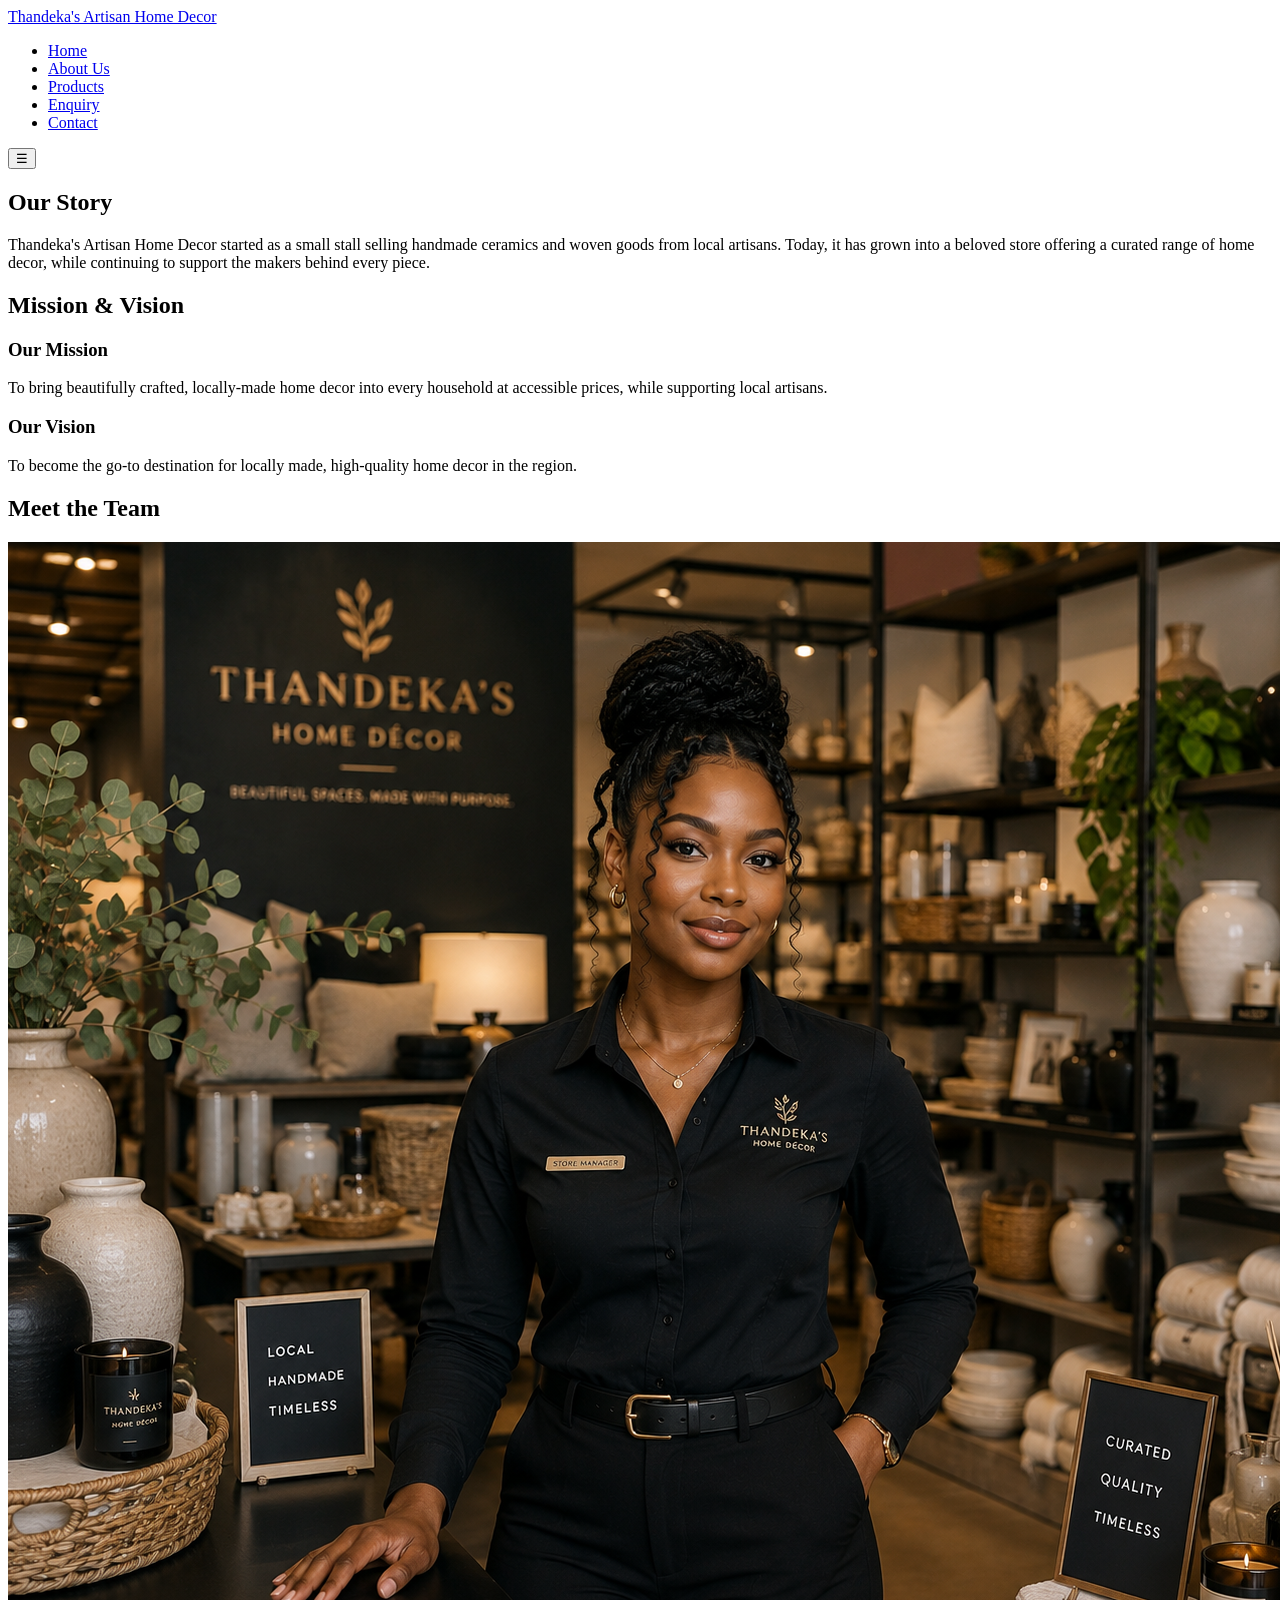
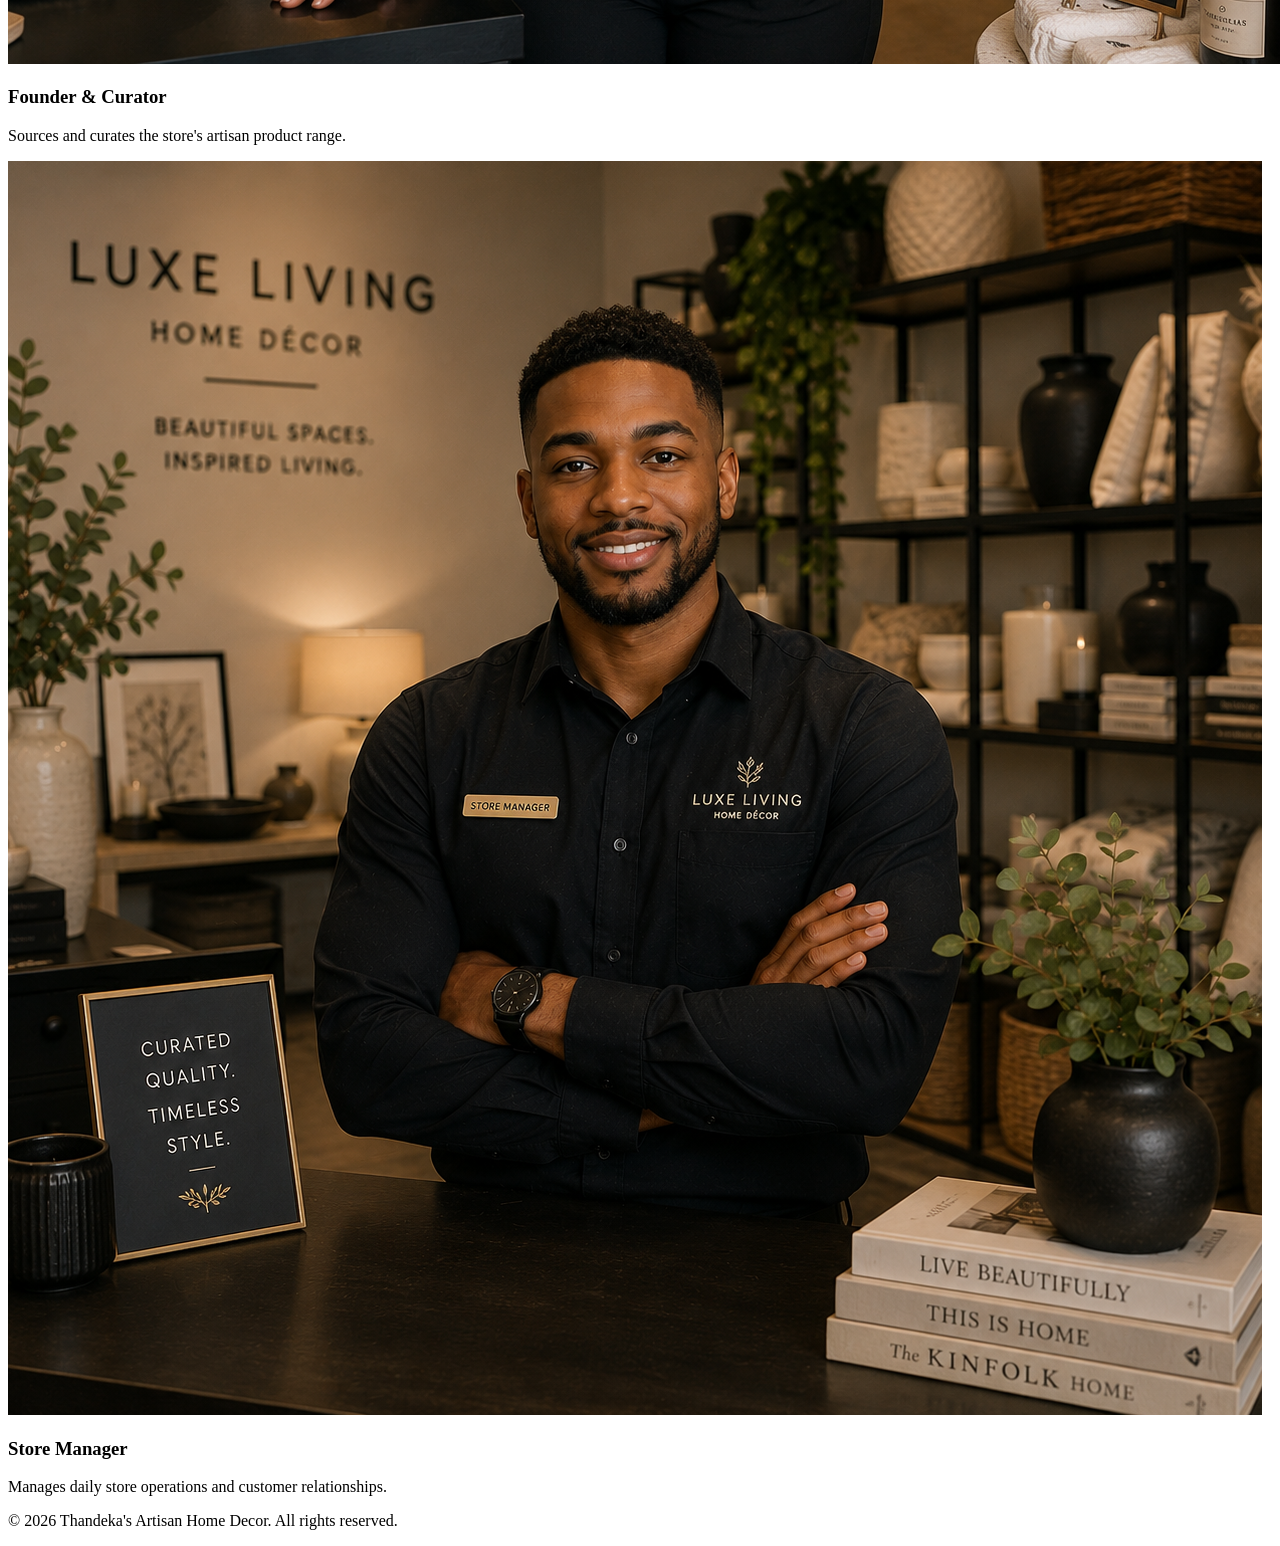
==== about.html @ 9943df77 "Initial commit" ====
<!DOCTYPE html>
<html>
<head>
  <title>Thandeka's Artisan Home Decor | About Us</title>
  <link rel="stylesheet" href="css/style.css">
</head>
<body>

  <header>
    <div class="navbar">
      <a href="index.html" class="logo">Thandeka's Artisan Home Decor</a>
      <nav>
        <ul class="nav-links">
          <li><a href="index.html">Home</a></li>
          <li><a href="about.html" class="active">About Us</a></li>
          <li><a href="products.html">Products</a></li>
          <li><a href="enquiry.html">Enquiry</a></li>
          <li><a href="contact.html">Contact</a></li>
        </ul>
      </nav>
      <button class="nav-toggle" aria-label="Toggle navigation menu">&#9776;</button>
    </div>
  </header>

  <main>
    <section class="container">
      <h2>Our Story</h2>
      <p>
        Thandeka's Artisan Home Decor started as a small stall selling handmade ceramics and
        woven goods from local artisans. Today, it has grown into a beloved store offering a
        curated range of home decor, while continuing to support the makers behind every piece.
 
      </p>
    </section>

    <section class="container">
      <h2>Mission &amp; Vision</h2>
      <div class="card-grid">
        <div class="card">
          <h3>Our Mission</h3>
          <p>To bring beautifully crafted, locally-made home decor into every household at accessible prices, while supporting local artisans.</p>
        </div>
        <div class="card">
          <h3>Our Vision</h3>
          <p>To become the go-to destination for locally made, high-quality home decor in the region.</p>
        </div>
      </div>
    </section>

    <section class="container">
      <h2>Meet the Team</h2>
      <div class="card-grid">
        <div class="card">
          <img src="Thandeka.png" alt="Photo of store founder">
          <h3>Founder &amp; Curator</h3>
          <p>Sources and curates the store's artisan product range.</p>
        </div>
        <div class="card">
          <img src="store manager.png" alt="Photo of store manager">
          <h3>Store Manager</h3>
          <p>Manages daily store operations and customer relationships.</p>
        </div>
      </div>
    </section>
  </main>

  <footer>
    <p>&copy; 2026 Thandeka's Artisan Home Decor. All rights reserved.</p>
  </footer>

  <script src="js/main.js"></script>
</body>
</html>
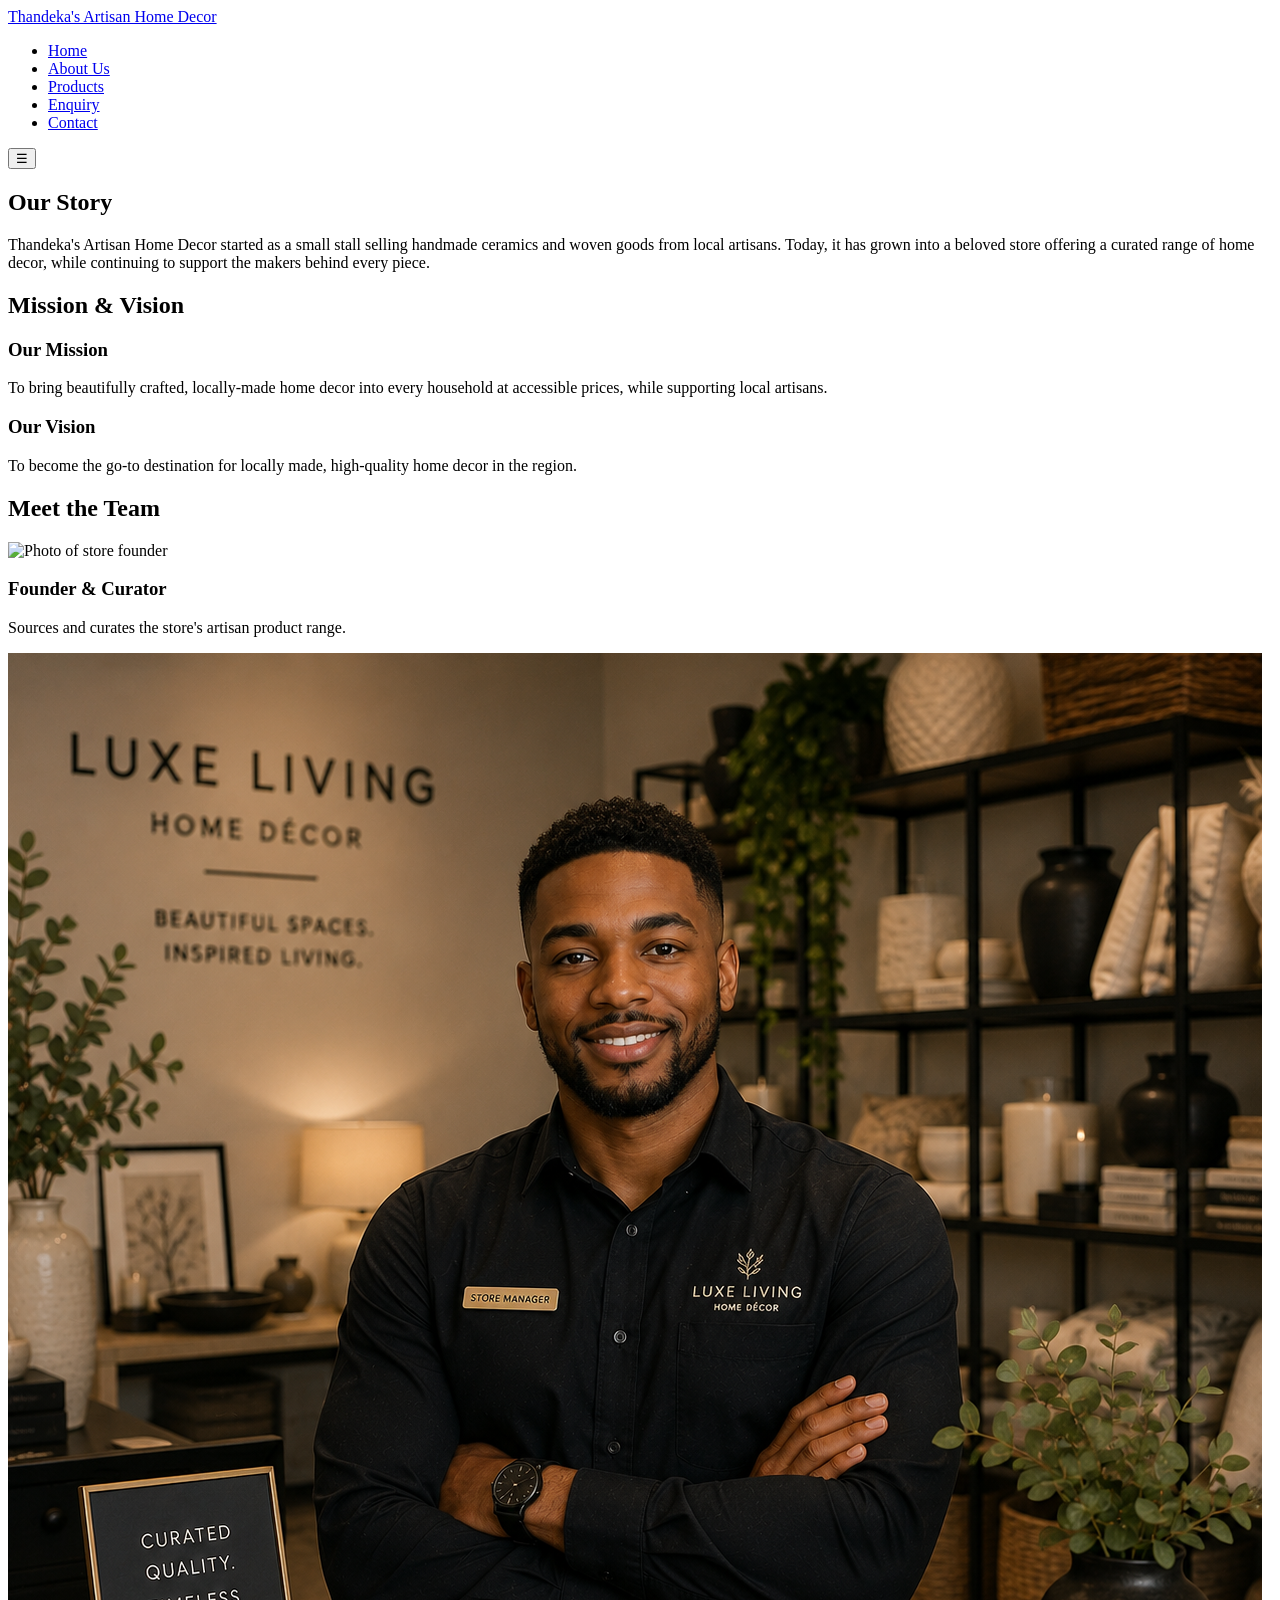
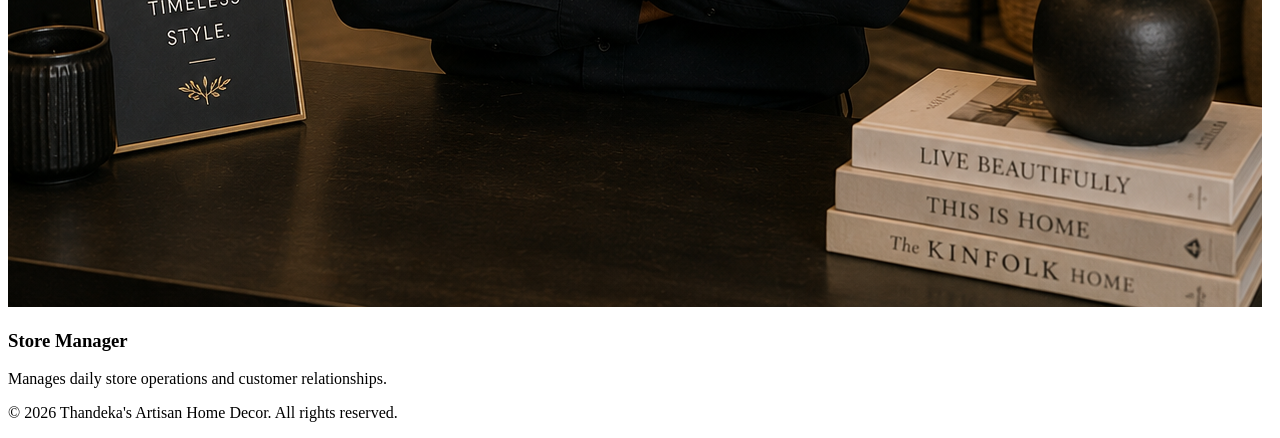
==== commit 0ef0e310: "Fix image paths in about.html Updated image paths for team member photos." ====
--- a/about.html
+++ b/about.html
@@ -51,12 +51,12 @@
       <h2>Meet the Team</h2>
       <div class="card-grid">
         <div class="card">
-          <img src="Thandeka.png" alt="Photo of store founder">
+          <img src="images/Thandeka.png" alt="Photo of store founder">
           <h3>Founder &amp; Curator</h3>
           <p>Sources and curates the store's artisan product range.</p>
         </div>
         <div class="card">
-          <img src="store manager.png" alt="Photo of store manager">
+          <img src="images/store manager.png" alt="Photo of store manager">
           <h3>Store Manager</h3>
           <p>Manages daily store operations and customer relationships.</p>
         </div>
@@ -70,4 +70,4 @@
 
   <script src="js/main.js"></script>
 </body>
-</html>+</html>
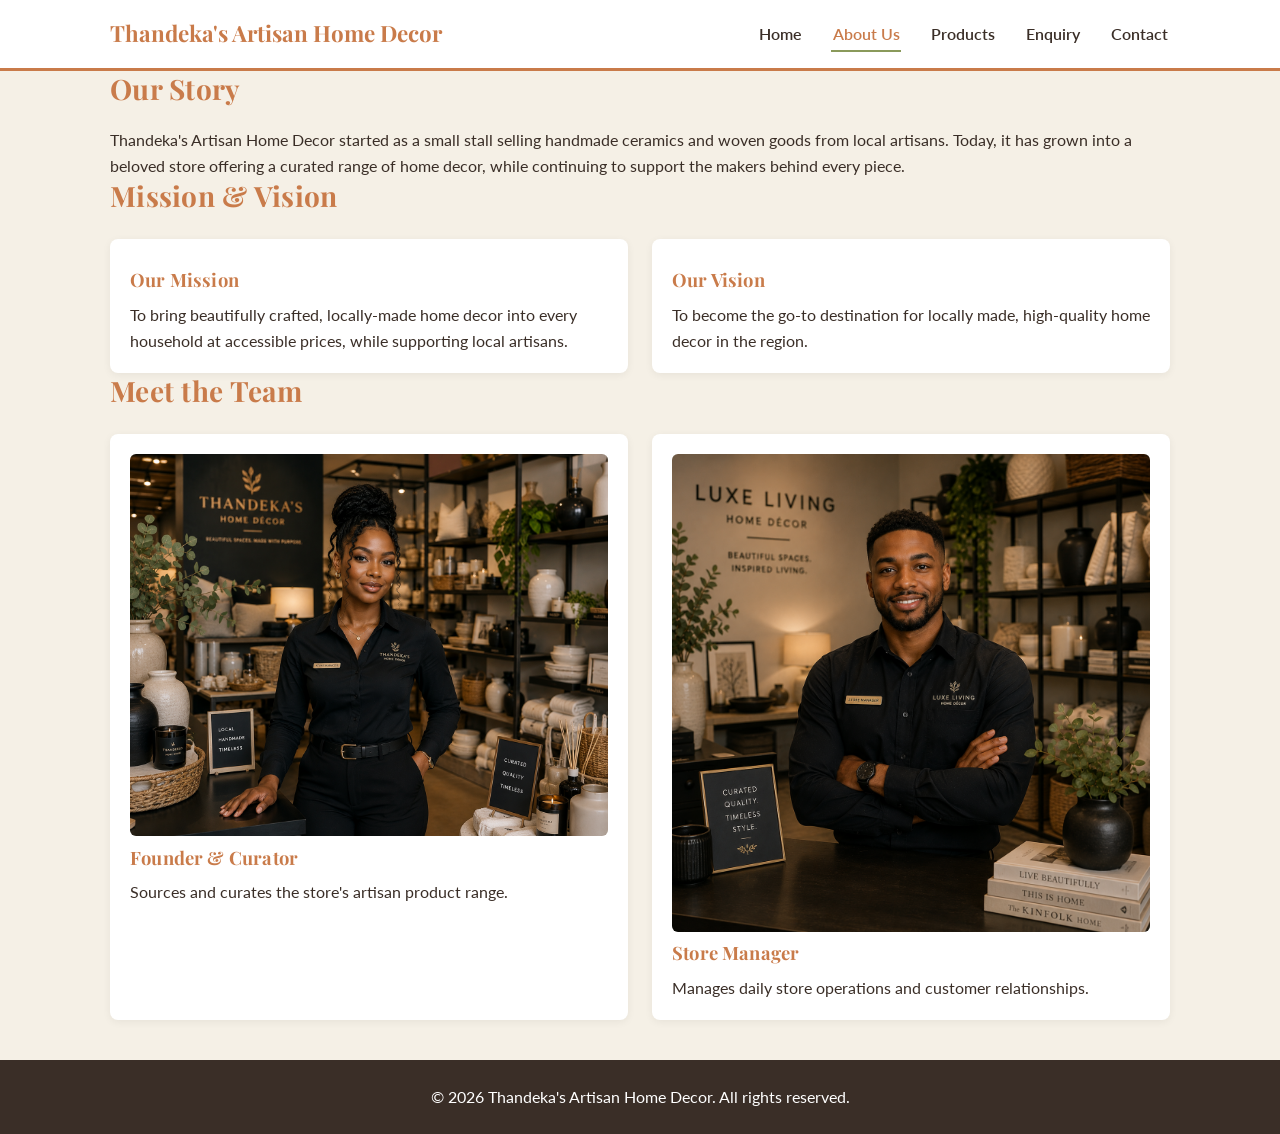
==== commit a2a88132: "Part 2 : Css styling, responsive design  and part 1 corrections" ====
--- a/about.html
+++ b/about.html
@@ -1,11 +1,21 @@
 <!DOCTYPE html>
-<html>
+<html lang="en">
 <head>
+  <meta charset="UTF-8">
+  <meta name="viewport" content="width=device-width, initial-scale=1.0">
   <title>Thandeka's Artisan Home Decor | About Us</title>
+  <link rel="preconnect" href="https://fonts.googleapis.com">
+  <link rel="preconnect" href="https://fonts.gstatic.com" crossorigin>
+  <link href="https://fonts.googleapis.com/css2?family=Playfair+Display:wght@700&family=Lato:wght@400;600;700&display=swap" rel="stylesheet">
   <link rel="stylesheet" href="css/style.css">
 </head>
 <body>
 
+  <!--
+    HEADER / NAVIGATION -identical structure to index.html so the nav behaves
+    consistently across the site. Only the "active" class moves to whichever
+    link matches the current page (here, "About Us").
+  -->
   <header>
     <div class="navbar">
       <a href="index.html" class="logo">Thandeka's Artisan Home Decor</a>
@@ -22,17 +32,25 @@
     </div>
   </header>
 
+  <!--
+    MAIN CONTENT - three stacked sections building a picture of the organisation,
+    as required by the "About Us" page in the sitemap: history, mission/vision,
+    and the people behind the store.
+  -->
   <main>
+
+    <!-- Our Story: brief organisational history -->
     <section class="container">
       <h2>Our Story</h2>
       <p>
         Thandeka's Artisan Home Decor started as a small stall selling handmade ceramics and
         woven goods from local artisans. Today, it has grown into a beloved store offering a
         curated range of home decor, while continuing to support the makers behind every piece.
- 
+        <!-- TODO: Replace with fully researched, organisation-specific history content -->
       </p>
     </section>
 
+    <!-- Mission & Vision: two cards placed side-by-side using the shared .card-grid layout -->
     <section class="container">
       <h2>Mission &amp; Vision</h2>
       <div class="card-grid">
@@ -47,6 +65,10 @@
       </div>
     </section>
 
+    <!--
+      Meet the Team: reuses the .card-grid/.card pattern from the homepage, this
+      time with a photo, role title, and a one-line description for each person.
+    -->
     <section class="container">
       <h2>Meet the Team</h2>
       <div class="card-grid">
@@ -61,6 +83,7 @@
           <p>Manages daily store operations and customer relationships.</p>
         </div>
       </div>
+    
     </section>
   </main>
 
--- a/css/style.css
+++ b/css/style.css
@@ -0,0 +1,429 @@
+/*
+   Part 2 sections:
+     1. CSS Reset & root variables
+     2. Base / global styles
+     3. Typography
+     4. Layout (header/nav, hero, sections, grid/flex components)
+     5. Visual styles & interactive pseudo-classes
+     6. Forms
+     7. Footer
+     8. Responsive design (breakpoints, relative units, responsive images)
+    */
+
+/* 
+   1. CSS RESET
+   Removes browser-default spacing and box-sizing quirks so the site looks
+   consistent across Chrome, Firefox, and Edge 
+   */
+*,
+*::before,
+*::after {
+  box-sizing: border-box;
+  margin: 0;
+  padding: 0;
+}
+
+:root {
+  /* Colour palette */
+  --colour-primary: #C97B4A;   /* terracotta — buttons, links, headings */
+  --colour-accent: #8A9A5B;    /* sage green — secondary buttons, hover states */
+  --colour-bg: #F5F0E6;        /* cream — page background */
+  --colour-text: #3A2E27;      /* warm dark brown — body text */
+  --colour-white: #FFFFFF;
+  --colour-border: #D8CFC2;
+
+  /* Typography */
+  --font-heading: 'Playfair Display', Georgia, serif;
+  --font-body: 'Lato', Arial, sans-serif;
+
+  /* Spacing scale (relative units — used instead of fixed pixel values
+     throughout this file so spacing scales with the user's font settings) */
+  --space-sm: 0.5rem;
+  --space-md: 1rem;
+  --space-lg: 1.5rem;
+  --space-xl: 2.5rem;
+
+  /* Breakpoints (referenced in comments below; media queries cannot read
+     custom properties directly, so the pixel values are repeated in the
+     @media rules further down, but are documented here as the single
+     source of truth) */
+  /* --bp-tablet: 900px */
+  /* --bp-mobile: 600px */
+}
+
+/* 
+   Base colour styles */
+html {
+  /* Setting the root font-size in px (only place this is done) gives every
+     rem value elsewhere in the file a predictable base of 1rem = 16px,
+     while still letting the browser/user's own font-size preference scale
+     everything proportionally if they've changed their default. */
+  font-size: 16px;
+}
+
+body {
+  font-family: var(--font-body);
+  color: var(--colour-text);
+  background-color: var(--colour-bg);
+  line-height: 1.6;
+}
+
+a {
+  text-decoration: none;
+  color: inherit;
+}
+
+img {
+  max-width: 100%;
+  display: block;
+  border-radius: 6px;
+}
+
+ul {
+  list-style: none;
+}
+
+/* Reusable content wrapper — every <section class="container"> uses this to
+   keep text readable on wide screens instead of stretching edge-to-edge. */
+.container {
+  max-width: 68.75rem; /* 1100px */
+  margin: 0 auto;
+  padding: 0 1.25rem;
+}
+
+/* 
+   3. TYPOGRAPHY
+   font-family, font-size, font-weight, line-height, and letter-spacing are
+   all set here so every heading across the five pages looks consistent.
+    */
+h1, h2, h3 {
+  font-family: var(--font-heading);
+  font-weight: 700;
+  line-height: 1.3;
+  letter-spacing: 0.01em;
+  color: var(--colour-text);
+}
+
+h1 {
+  /*  lets the hero heading scale smoothly between
+     screen sizes instead of jumping abruptly at a breakpoint  */
+  font-size: clamp(1.75rem, 5vw, 2.75rem);
+}
+
+h2 {
+  font-size: 1.75rem;
+  color: var(--colour-primary);
+  margin-bottom: 1.25rem;
+}
+
+h3 {
+  font-size: 1.15rem;
+  color: var(--colour-primary);
+  margin: 0.6rem 0;
+}
+
+p {
+  font-size: 1rem;
+}
+
+/*
+   4. LAYOUT - Header & Navigation (Flexbox)
+   The navbar uses display: flex to place the logo on the left and the nav
+   links on the right, vertically centred, without needing floats or
+   absolute positioning.
+   */
+    
+header {
+  background-color: var(--colour-white);
+  border-bottom: 3px solid var(--colour-primary);
+  position: sticky;
+  top: 0;
+  z-index: 10;
+}
+
+.navbar {
+  display: flex;
+  align-items: center;
+  justify-content: space-between;
+  padding: 1rem 1.25rem;
+  max-width: 68.75rem;
+  margin: 0 auto;
+}
+
+.logo {
+  font-family: var(--font-heading);
+  font-weight: 700;
+  font-size: 1.4rem;
+  color: var(--colour-primary);
+}
+
+.nav-links {
+  display: flex;
+  gap: 1.75rem;
+}
+
+.nav-links a {
+  font-weight: 600;
+  padding: 0.4rem 0.1rem;
+  border-bottom: 2px solid transparent;
+  transition: border-color 0.2s ease, color 0.2s ease;
+}
+
+/* Visual styles + interactive pseudo-classes: hover/focus give the visitor
+   feedback before they click, and .active marks the current page. */
+.nav-links a:hover,
+.nav-links a:focus,
+.nav-links a.active {
+  border-color: var(--colour-accent);
+  color: var(--colour-primary);
+}
+
+.nav-toggle {
+  display: none;
+  background: none;
+  border: none;
+  font-size: 1.6rem;
+  cursor: pointer;
+  color: var(--colour-primary);
+}
+
+/*LAYOUT */
+.hero{
+background-color: var(--colour-primary);
+  color: var(--colour-white);
+  text-align: center;
+  padding: 5rem 1.25rem;
+}
+
+.hero h1 {
+  margin-bottom: 1rem;
+  color: var(--colour-white);
+}
+
+.hero p {
+  font-size: 1.1rem;
+  max-width: 37.5rem;
+  margin: 0 auto 1.75rem;
+}
+
+/* 
+   5. VISUAL STYLES - Buttons
+    */
+.btn {
+  display: inline-block;
+  background-color: var(--colour-accent);
+  color: var(--colour-white);
+  font-weight: 700;
+  padding: 0.75rem 1.75rem;
+  border-radius: 6px;
+  border: none;
+  cursor: pointer;
+  font-size: 1rem;
+  box-shadow: 0 2px 6px rgba(0, 0, 0, 0.15);
+  transition: transform 0.15s ease, box-shadow 0.15s ease, opacity 0.15s ease;
+}
+
+/* :hover / :focus / :active pseudo-classes give the button a tactile feel:
+   it lifts slightly on hover/focus, and "presses down" on click. */
+.btn:hover,
+.btn:focus {
+  opacity: 0.92;
+  box-shadow: 0 4px 10px rgba(0, 0, 0, 0.2);
+  transform: translateY(-1px);
+}
+
+.btn:active {
+  transform: translateY(0);
+  box-shadow: 0 1px 3px rgba(0, 0, 0, 0.2);
+}
+
+/* 
+   4. LAYOUT - Generic page sections
+    */
+main {
+  min-height: 60vh;
+}
+
+section {
+  padding: 3.75rem 0;
+}
+
+/* 
+   4. LAYOUT - Card grid (CSS Grid)
+   Used for product cards, team member cards, and mission/vision cards.
+   auto-fit + minmax means the grid automatically fits as many 16.25rem-wide
+   columns as will comfortably fit the container - 3-4 on desktop, fewer on
+   tablet, and a single column on mobile - without a single media query.
+    */
+.card-grid {
+  display: grid;
+  grid-template-columns: repeat(auto-fit, minmax(16.25rem, 1fr));
+  gap: 1.5rem;
+  margin-top: 1.5rem;
+}
+
+.card {
+  background-color: var(--colour-white);
+  border-radius: 8px;
+  padding: 1.25rem;
+  box-shadow: 0 2px 8px rgba(0, 0, 0, 0.06);
+  transition: box-shadow 0.2s ease, transform 0.2s ease;
+}
+
+/* Hover feedback on cards - subtle lift, consistent with the .btn hover style */
+.card:hover {
+  box-shadow: 0 6px 16px rgba(0, 0, 0, 0.1);
+  transform: translateY(-2px);
+}
+
+/* 
+   6. FORMS (Enquiry & Contact) - Flexbox
+   */
+form {
+  display: flex;
+  flex-direction: column;
+  background-color: var(--colour-white);
+  padding: 1.875rem;
+  border-radius: 8px;
+  max-width: 37.5rem;
+  box-shadow: 0 2px 8px rgba(0, 0, 0, 0.06);
+}
+
+.form-group {
+  margin-bottom: 1.125rem;
+}
+
+label {
+  display: block;
+  font-weight: 600;
+  margin-bottom: 0.4rem;
+}
+
+input,
+select,
+textarea {
+  width: 100%;
+  padding: 0.6rem 0.75rem;
+  border: 1px solid var(--colour-border);
+  border-radius: 5px;
+  font-family: var(--font-body);
+  font-size: 1rem;
+  transition: border-color 0.15s ease, box-shadow 0.15s ease;
+}
+
+/* :focus pseudo-class - clear visual indicator of which field is active,
+   both for usability and accessibility (keyboard navigation). */
+input:focus,
+select:focus,
+textarea:focus {
+  outline: none;
+  border-color: var(--colour-primary);
+  box-shadow: 0 0 0 3px rgba(201, 123, 74, 0.2);
+}
+
+textarea {
+  resize: vertical;
+  min-height: 6.875rem;
+}
+
+/* 
+   4. LAYOUT — Map & locations section (Contact page)
+    */
+.map-embed {
+  border: 0;
+  width: 100%;
+  height: 18.75rem;
+  border-radius: 8px;
+  margin-bottom: 1rem;
+}
+
+.locations {
+  display: grid;
+  grid-template-columns: repeat(auto-fit, minmax(15rem, 1fr));
+  gap: 1.25rem;
+  margin-top: 1.5rem;
+}
+
+/* 
+   7. FOOTER
+    */
+footer {
+  background-color: var(--colour-text);
+  color: var(--colour-white);
+  text-align: center;
+  padding: 1.5rem 1.25rem;
+  margin-top: 2.5rem;
+}
+
+footer a {
+  color: var(--colour-accent);
+}
+
+/* 
+   8. RESPONSIVE DESIGN
+   Two breakpoints are used, matching the brief's "desktop, tablet, mobile"
+   guidance: styles above this point are the desktop (default) styles, and
+   the two @media blocks below override only what needs to change for
+   smaller screens - this is the "cascading" approach the brief asks for,
+   rather than rewriting every rule from scratch at each breakpoint.
+    */
+
+/* Tablet breakpoint (max-width: 900px) 
+   Multi-column layouts (card-grid, locations) still apply here via
+   auto-fit/minmax, but typography and spacing are slightly reduced. */
+@media (max-width: 900px) {
+  .hero {
+    padding: 3.5rem 1.25rem;
+  }
+
+  section {
+    padding: 2.75rem 0;
+  }
+
+  h2 {
+    font-size: 1.5rem;
+  }
+}
+
+/* --- Mobile breakpoint (max-width: 600px) ---
+   This is where the layout switches from multi-column to single-column:
+   the nav collapses behind the hamburger toggle, and card-grid/.locations
+   naturally drop to one column because minmax()'s minimum width no longer
+   fits two columns in the available space. */
+@media (max-width: 600px) {
+  .nav-toggle {
+    display: block;
+  }
+
+  .nav-links {
+    display: none;
+    flex-direction: column;
+    width: 100%;
+    padding: 0.75rem 1.25rem 1.25rem;
+    gap: 0.875rem;
+  }
+
+  .nav-links.open {
+    display: flex;
+  }
+
+  .navbar {
+    flex-wrap: wrap;
+  }
+
+  .hero {
+    padding: 2.75rem 1rem;
+  }
+
+  .hero p {
+    font-size: 1rem;
+  }
+
+  section {
+    padding: 2rem 0;
+  }
+
+  form {
+    padding: 1.25rem;
+  }
+}
